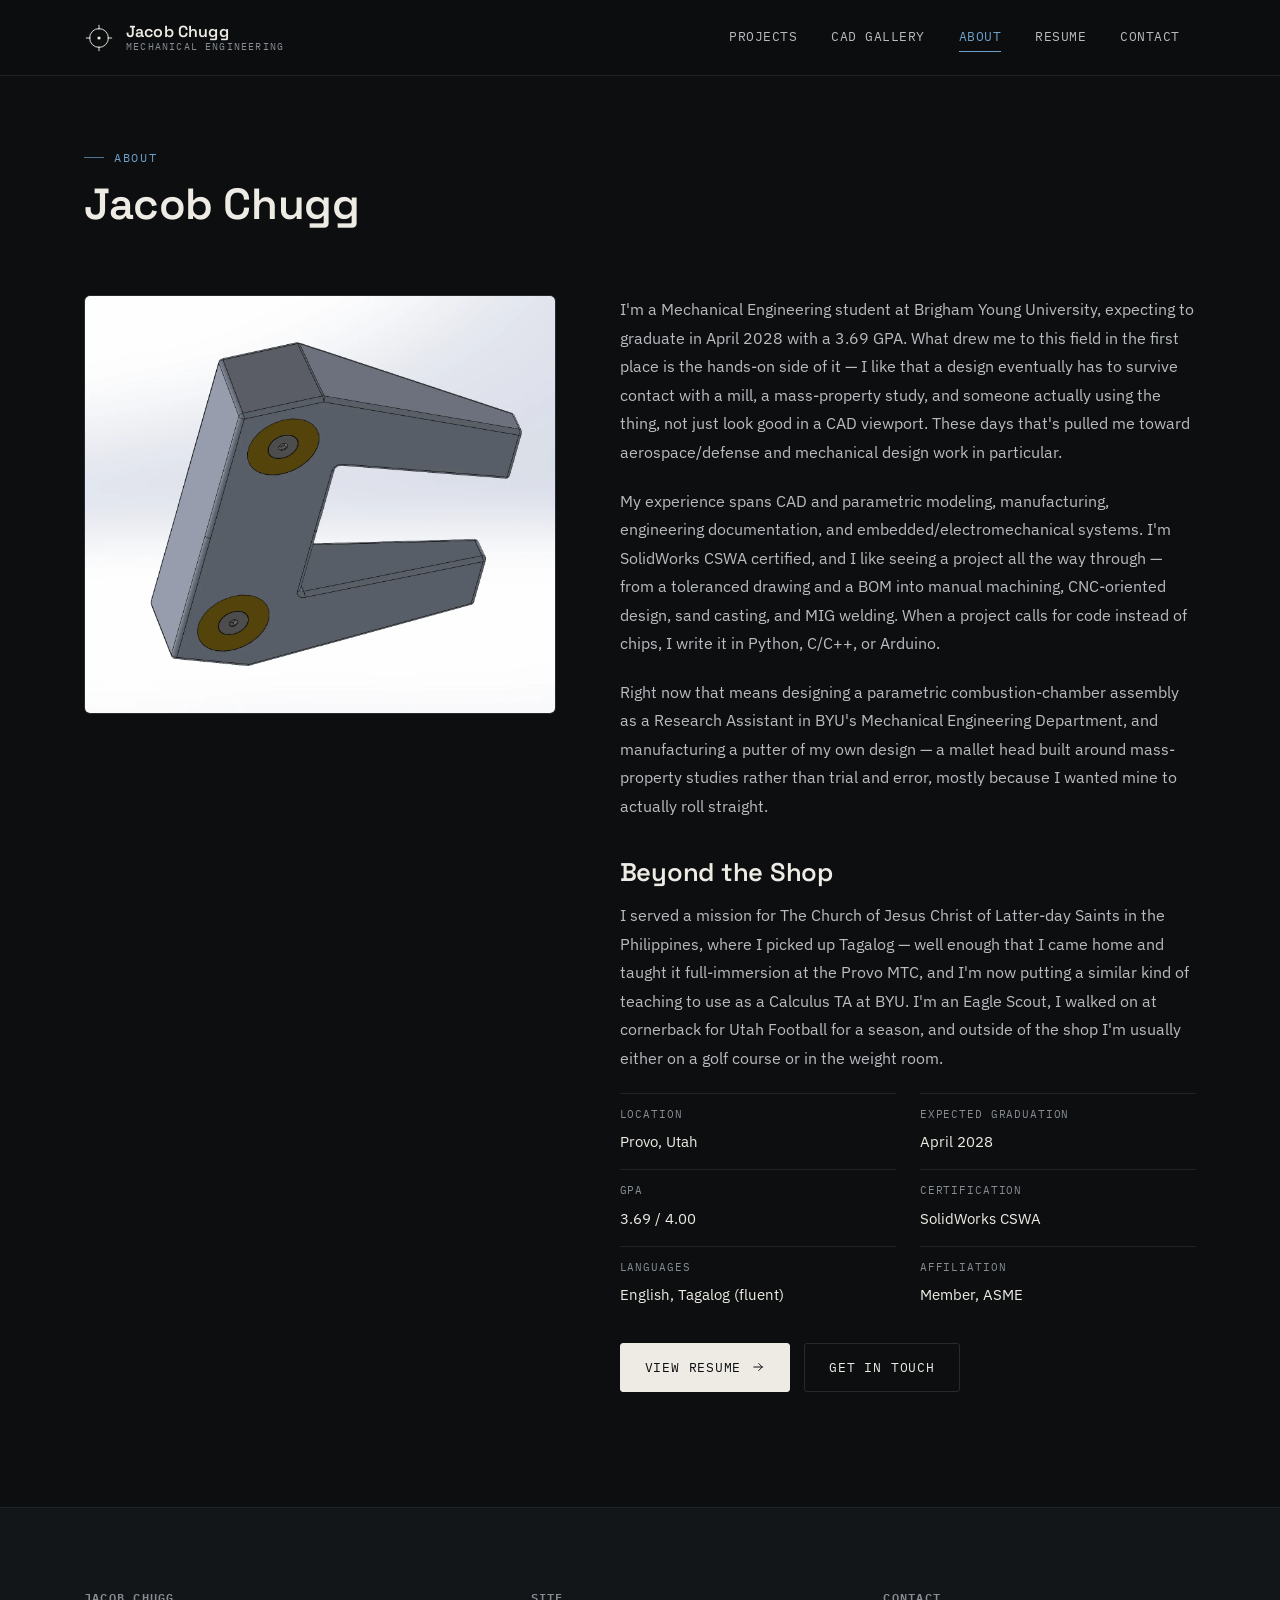
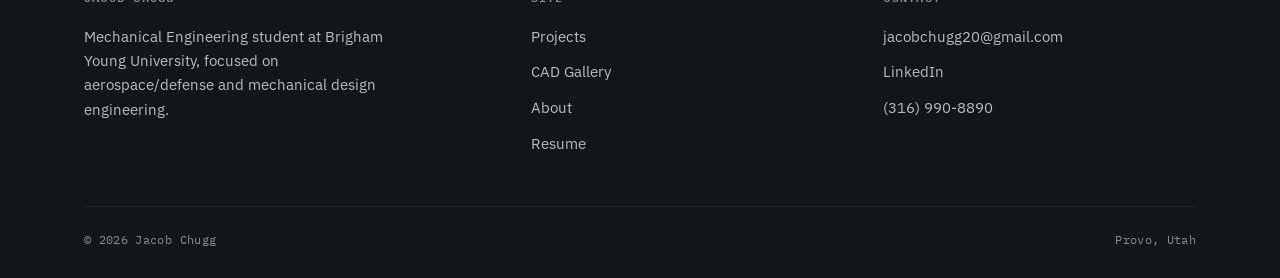
==== about.html @ 5cc233dd "Add files via upload" ====
<!doctype html>
<html lang="en">
<head>
<meta charset="UTF-8">
<meta name="viewport" content="width=device-width, initial-scale=1">
<title>About — Jacob Chugg</title>
<meta name="description" content="Jacob Chugg is a Mechanical Engineering student at Brigham Young University focused on aerospace/defense and mechanical design engineering, with hands-on experience in CAD, manufacturing, and embedded systems.">
<link rel="canonical" href="https://jacobchugg.com/about.html">
<link rel="icon" type="image/svg+xml" href="favicon.svg">

<meta property="og:type" content="website">
<meta property="og:title" content="About — Jacob Chugg">
<meta property="og:description" content="Jacob Chugg is a Mechanical Engineering student at Brigham Young University focused on aerospace/defense and mechanical design engineering, with hands-on experience in CAD, manufacturing, and embedded systems.">
<meta property="og:image" content="https://jacobchugg.com/assets/img/misc/og-cover.jpg">
<meta property="og:url" content="https://jacobchugg.com/about.html">
<meta name="twitter:card" content="summary_large_image">
<meta name="twitter:title" content="About — Jacob Chugg">
<meta name="twitter:description" content="Jacob Chugg is a Mechanical Engineering student at Brigham Young University focused on aerospace/defense and mechanical design engineering, with hands-on experience in CAD, manufacturing, and embedded systems.">
<meta name="twitter:image" content="https://jacobchugg.com/assets/img/misc/og-cover.jpg">

<link rel="preconnect" href="https://fonts.googleapis.com">
<link rel="preconnect" href="https://fonts.gstatic.com" crossorigin>
<link href="https://fonts.googleapis.com/css2?family=Space+Grotesk:wght@500;600;700&family=IBM+Plex+Sans:wght@400;500;600&family=IBM+Plex+Mono:wght@400;500&display=swap" rel="stylesheet">
<link rel="stylesheet" href="css/style.css">
</head>
<body>
<a class="skip-link" href="#main">Skip to content</a>
<header class="site-header">
  <div class="container">
    <a class="brand" href="index.html" aria-label="Jacob Chugg home">
  <svg class="brand-mark" viewBox="0 0 64 64" xmlns="http://www.w3.org/2000/svg" aria-hidden="true">
    <circle cx="32" cy="32" r="20" fill="none" stroke="currentColor" stroke-width="2"/>
    <circle cx="32" cy="32" r="3.4" fill="currentColor"/>
    <line x1="32" y1="4" x2="32" y2="14" stroke="currentColor" stroke-width="2"/>
    <line x1="32" y1="50" x2="32" y2="60" stroke="currentColor" stroke-width="2"/>
    <line x1="4" y1="32" x2="14" y2="32" stroke="currentColor" stroke-width="2"/>
    <line x1="50" y1="32" x2="60" y2="32" stroke="currentColor" stroke-width="2"/>
  </svg>
  <span class="brand-text">
    <span class="brand-name">Jacob Chugg</span>
    <span class="brand-sub">Mechanical Engineering</span>
  </span>
</a>
    <nav class="nav-links" id="nav-links" aria-label="Primary">
      <a href="projects.html" data-nav="projects">Projects</a>
      <a href="gallery.html" data-nav="gallery">CAD Gallery</a>
      <a href="about.html" data-nav="about" class="is-active">About</a>
      <a href="resume.html" data-nav="resume">Resume</a>
      <a href="contact.html" data-nav="contact">Contact</a>
    </nav>
    <button class="nav-toggle" aria-label="Toggle menu" aria-controls="nav-links" aria-expanded="false"><span></span></button>
  </div>
</header>
<main id="main">

<section class="index-hero">
  <div class="container">
    <div class="section-head reveal">
      <span class="eyebrow">About</span>
      <h1 class="h2" style="margin-top:14px;">Jacob Chugg</h1>
    </div>
  </div>
</section>

<section class="section" style="padding-top:8px;">
  <div class="container">
    <div class="about-grid">
      <figure class="about-media reveal">
        <img src="assets/img/putter/putter-rendering-2-lg.webp" alt="Detail render from the MOI-optimized putter project" loading="lazy">
      </figure>
      <div class="about-copy reveal">
        <p>I'm a Mechanical Engineering student at Brigham Young University, expecting to graduate in April 2028 with a 3.69 GPA. What drew me to this field in the first place is the hands-on side of it &mdash; I like that a design eventually has to survive contact with a mill, a mass-property study, and someone actually using the thing, not just look good in a CAD viewport. These days that's pulled me toward aerospace/defense and mechanical design work in particular.</p>
        <p>My experience spans CAD and parametric modeling, manufacturing, engineering documentation, and embedded/electromechanical systems. I'm SolidWorks CSWA certified, and I like seeing a project all the way through &mdash; from a toleranced drawing and a BOM into manual machining, CNC-oriented design, sand casting, and MIG welding. When a project calls for code instead of chips, I write it in Python, C/C++, or Arduino.</p>
        <p>Right now that means designing a parametric combustion-chamber assembly as a Research Assistant in BYU's Mechanical Engineering Department, and manufacturing a putter of my own design &mdash; a mallet head built around mass-property studies rather than trial and error, mostly because I wanted mine to actually roll straight.</p>

        <h3 class="h3">Beyond the Shop</h3>
        <p>I served a mission for The Church of Jesus Christ of Latter-day Saints in the Philippines, where I picked up Tagalog &mdash; well enough that I came home and taught it full-immersion at the Provo MTC, and I'm now putting a similar kind of teaching to use as a Calculus TA at BYU. I'm an Eagle Scout, I walked on at cornerback for Utah Football for a season, and outside of the shop I'm usually either on a golf course or in the weight room.</p>

        <dl class="fact-list">
          <div><dt>Location</dt><dd>Provo, Utah</dd></div>
          <div><dt>Expected Graduation</dt><dd>April 2028</dd></div>
          <div><dt>GPA</dt><dd>3.69 / 4.00</dd></div>
          <div><dt>Certification</dt><dd>SolidWorks CSWA</dd></div>
          <div><dt>Languages</dt><dd>English, Tagalog (fluent)</dd></div>
          <div><dt>Affiliation</dt><dd>Member, ASME</dd></div>
        </dl>

        <div class="btn-row" style="margin-top:36px;">
          <a class="btn btn-primary" href="resume.html">View Resume <svg viewBox="0 0 20 20" fill="none" xmlns="http://www.w3.org/2000/svg"><path d="M4 10H16M16 10L11 5M16 10L11 15" stroke="currentColor" stroke-width="1.4" stroke-linecap="round" stroke-linejoin="round"/></svg></a>
          <a class="btn" href="contact.html">Get in Touch</a>
        </div>
      </div>
    </div>
  </div>
</section>

</main>
<footer class="site-footer">
  <div class="container">
    <div class="footer-grid">
      <div class="footer-col">
        <h4>Jacob Chugg</h4>
        <p style="max-width:34ch;">Mechanical Engineering student at Brigham Young University, focused on aerospace/defense and mechanical design engineering.</p>
      </div>
      <div class="footer-col">
        <h4>Site</h4>
        <ul>
          <li><a href="projects.html">Projects</a></li>
          <li><a href="gallery.html">CAD Gallery</a></li>
          <li><a href="about.html">About</a></li>
          <li><a href="resume.html">Resume</a></li>
        </ul>
      </div>
      <div class="footer-col">
        <h4>Contact</h4>
        <ul>
          <li><a href="mailto:jacobchugg20@gmail.com">jacobchugg20@gmail.com</a></li>
          <li><a href="https://www.linkedin.com/in/jacob-chugg-a53543227" target="_blank" rel="noopener">LinkedIn</a></li>
          <li><a href="tel:+13169908890">(316) 990-8890</a></li>
        </ul>
      </div>
    </div>
    <div class="footer-bottom">
      <span>&copy; <span data-year>2026</span> Jacob Chugg</span>
      <span>Provo, Utah</span>
    </div>
  </div>
</footer>
<div class="lightbox" data-lightbox aria-hidden="true">
  <div class="lightbox-inner">
    <div class="lightbox-frame"><img src="" alt=""></div>
    <div class="lightbox-caption"><span data-lightbox-caption></span><span>ESC or click outside to close</span></div>
  </div>
  <button class="lightbox-close" aria-label="Close"><svg viewBox="0 0 20 20" fill="none" xmlns="http://www.w3.org/2000/svg"><path d="M5 5L15 15M15 5L5 15" stroke="currentColor" stroke-width="1.4" stroke-linecap="round"/></svg></button>
</div>
<script src="js/main.js" defer></script>
</body>
</html>
---- css/style.css ----
/* ==========================================================================
   Jacob Chugg — Mechanical Engineering Portfolio
   Design system: dark charcoal shop floor + light "drawing sheet" panels.
   Typography: Space Grotesk (display) / IBM Plex Sans (body) / IBM Plex Mono (labels)
   ========================================================================== */

:root {
  /* Core surfaces */
  --bg: #0c0e10;
  --bg-alt: #131619;
  --surface: #191d21;
  --surface-2: #1e2226;
  --border: #262b30;
  --border-soft: #20242a;

  /* "Drawing sheet" light panels */
  --paper: #f2efe8;
  --paper-2: #eae6db;
  --paper-border: #d6d0c1;
  --ink: #17191c;
  --ink-soft: #52585e;

  /* Text on dark */
  --text: #edebe4;
  --text-soft: #b9bcbf;
  --text-muted: #868c92;

  /* Accent — "blued steel" instrument blue */
  --accent: #6f9fca;
  --accent-strong: #4c82ae;
  --accent-on-paper: #2c5b7d;

  /* Status */
  --amber: #c98a3e;

  /* Type */
  --font-display: "Space Grotesk", "Arial Narrow", sans-serif;
  --font-body: "IBM Plex Sans", -apple-system, BlinkMacSystemFont, "Segoe UI", sans-serif;
  --font-mono: "IBM Plex Mono", "SFMono-Regular", Consolas, monospace;

  /* Layout */
  --container: 1240px;
  --container-narrow: 860px;
  --gutter: clamp(20px, 5vw, 64px);
  --radius-sm: 3px;
  --radius-md: 6px;

  --nav-h: 76px;
}

/* ---------- Reset ---------- */
*, *::before, *::after { box-sizing: border-box; }
html { scroll-behavior: smooth; }
@media (prefers-reduced-motion: reduce) {
  html { scroll-behavior: auto; }
  *, *::before, *::after {
    animation-duration: 0.01ms !important;
    animation-iteration-count: 1 !important;
    transition-duration: 0.01ms !important;
    scroll-behavior: auto !important;
  }
}
body {
  margin: 0;
  background: var(--bg);
  color: var(--text);
  font-family: var(--font-body);
  font-size: 16px;
  line-height: 1.6;
  -webkit-font-smoothing: antialiased;
  text-rendering: optimizeLegibility;
}
img, video { max-width: 100%; display: block; }
a { color: inherit; text-decoration: none; }
ul { margin: 0; padding: 0; list-style: none; }
h1, h2, h3, h4, p, figure { margin: 0; }
button { font: inherit; color: inherit; background: none; border: none; cursor: pointer; }
input, textarea { font: inherit; }

::selection { background: var(--accent-strong); color: #fff; }

:focus-visible {
  outline: 2px solid var(--accent);
  outline-offset: 3px;
}

/* ---------- Type scale ---------- */
h1, h2, h3, h4 { font-family: var(--font-display); font-weight: 600; letter-spacing: -0.01em; color: var(--text); }
.on-paper h1, .on-paper h2, .on-paper h3, .on-paper h4 { color: var(--ink); }

.h1 { font-size: clamp(2.4rem, 5.4vw, 4.4rem); line-height: 1.03; letter-spacing: -0.02em; }
.h2 { font-size: clamp(1.9rem, 3.4vw, 2.75rem); line-height: 1.08; }
.h3 { font-size: clamp(1.4rem, 2vw, 1.75rem); line-height: 1.2; }
.h4 { font-size: 1.125rem; line-height: 1.3; }

.eyebrow {
  font-family: var(--font-mono);
  font-size: 0.75rem;
  letter-spacing: 0.14em;
  text-transform: uppercase;
  color: var(--accent);
  display: inline-flex;
  align-items: center;
  gap: 10px;
}
.on-paper .eyebrow { color: var(--accent-on-paper); }
.eyebrow::before {
  content: "";
  width: 20px;
  height: 1px;
  background: currentColor;
  opacity: 0.7;
}
.eyebrow.no-rule::before { content: none; }

.lede {
  font-size: clamp(1.05rem, 1.6vw, 1.25rem);
  line-height: 1.6;
  color: var(--text-soft);
  max-width: 62ch;
}
.on-paper .lede { color: var(--ink-soft); }

.mono { font-family: var(--font-mono); }
.text-muted { color: var(--text-muted); }
.on-paper .text-muted { color: var(--ink-soft); }

/* ---------- Layout helpers ---------- */
.container {
  max-width: var(--container);
  margin: 0 auto;
  padding-left: var(--gutter);
  padding-right: var(--gutter);
}
.container-narrow {
  max-width: var(--container-narrow);
  margin: 0 auto;
  padding-left: var(--gutter);
  padding-right: var(--gutter);
}
.section { padding: clamp(56px, 9vw, 128px) 0; }
.section-tight { padding: clamp(40px, 6vw, 72px) 0; }
.section-head { max-width: 720px; margin-bottom: clamp(28px, 4vw, 52px); }
.section-head .h2 { margin-top: 14px; }

.section-alt { background: var(--bg-alt); }
.section-paper { background: var(--paper); color: var(--ink); }

hr.rule {
  border: none;
  border-top: 1px solid var(--border);
  margin: 0;
}

/* Blueprint grid backdrop */
.blueprint-bg {
  position: relative;
  isolation: isolate;
}
.blueprint-bg::before {
  content: "";
  position: absolute;
  inset: 0;
  z-index: -1;
  background-image:
    linear-gradient(rgba(237, 235, 228, 0.035) 1px, transparent 1px),
    linear-gradient(90deg, rgba(237, 235, 228, 0.035) 1px, transparent 1px);
  background-size: 42px 42px;
  mask-image: radial-gradient(ellipse 90% 70% at 50% 0%, black 40%, transparent 90%);
}

/* ---------- Reveal on scroll ---------- */
.reveal {
  opacity: 0;
  transform: translateY(16px);
  transition: opacity 0.7s ease, transform 0.7s ease;
}
.reveal.is-visible { opacity: 1; transform: none; }
@media (prefers-reduced-motion: reduce) {
  .reveal { opacity: 1; transform: none; transition: none; }
}

/* ---------- Buttons ---------- */
.btn {
  display: inline-flex;
  align-items: center;
  gap: 10px;
  padding: 13px 24px;
  font-family: var(--font-mono);
  font-size: 0.82rem;
  letter-spacing: 0.06em;
  text-transform: uppercase;
  border: 1px solid var(--border);
  border-radius: var(--radius-sm);
  color: var(--text);
  transition: border-color 0.2s ease, background-color 0.2s ease, color 0.2s ease, transform 0.15s ease;
  white-space: nowrap;
}
.btn:hover { border-color: var(--accent); color: var(--accent); transform: translateY(-1px); }
.btn-primary {
  background: var(--text);
  color: var(--bg);
  border-color: var(--text);
}
.btn-primary:hover { background: var(--accent); border-color: var(--accent); color: #0c0e10; }
.btn-ghost.on-paper { border-color: var(--paper-border); color: var(--ink); }
.btn-ghost.on-paper:hover { border-color: var(--accent-on-paper); color: var(--accent-on-paper); }
.btn svg { width: 14px; height: 14px; flex-shrink: 0; }
.btn-row { display: flex; flex-wrap: wrap; gap: 14px; }

/* ---------- Header / Nav ---------- */
.site-header {
  position: fixed;
  top: 0; left: 0; right: 0;
  z-index: 100;
  height: var(--nav-h);
  display: flex;
  align-items: center;
  background: rgba(12, 14, 16, 0.97);
  border-bottom: 1px solid var(--border-soft);
}
.site-header .container { display: flex; align-items: center; justify-content: space-between; width: 100%; }

.brand { display: flex; align-items: center; gap: 12px; }
.brand-mark { width: 30px; height: 30px; flex-shrink: 0; }
.brand-text { display: flex; flex-direction: column; line-height: 1.15; }
.brand-name { font-family: var(--font-display); font-size: 1rem; font-weight: 600; letter-spacing: 0.01em; }
.brand-sub { font-family: var(--font-mono); font-size: 0.62rem; letter-spacing: 0.12em; color: var(--text-muted); text-transform: uppercase; }

.nav-links { display: flex; align-items: center; gap: 2px; }
.nav-links a {
  font-family: var(--font-mono);
  font-size: 0.8rem;
  letter-spacing: 0.04em;
  text-transform: uppercase;
  padding: 10px 16px;
  color: var(--text-soft);
  border-radius: var(--radius-sm);
  transition: color 0.2s ease, background-color 0.2s ease;
  position: relative;
}
.nav-links a:hover { color: var(--text); background: var(--surface-2); }
.nav-links a.is-active { color: var(--accent); }
.nav-links a.is-active::after {
  content: "";
  position: absolute;
  left: 16px; right: 16px; bottom: 6px;
  height: 1px;
  background: var(--accent);
}

.nav-toggle {
  display: none;
  width: 40px; height: 40px;
  align-items: center; justify-content: center;
  border: 1px solid var(--border);
  border-radius: var(--radius-sm);
}
.nav-toggle span, .nav-toggle::before, .nav-toggle::after {
  content: ""; display: block; width: 18px; height: 1.5px; background: var(--text);
  position: relative; transition: transform 0.25s ease, opacity 0.25s ease;
}
.nav-toggle::before { transform: translateY(-6px); }
.nav-toggle::after { transform: translateY(5px); }
.nav-toggle.is-open span { opacity: 0; }
.nav-toggle.is-open::before { transform: translateY(0) rotate(45deg); }
.nav-toggle.is-open::after { transform: translateY(-1.5px) rotate(-45deg); }

@media (max-width: 860px) {
  .nav-links {
    position: fixed;
    top: var(--nav-h); left: 0; right: 0; bottom: 0;
    flex-direction: column;
    align-items: stretch;
    gap: 0;
    background: var(--bg);
    padding: 12px var(--gutter) 40px;
    transform: translateY(-8px);
    opacity: 0;
    pointer-events: none;
    transition: opacity 0.2s ease, transform 0.2s ease;
    overflow-y: auto;
  }
  .nav-links.is-open { opacity: 1; transform: none; pointer-events: auto; }
  .nav-links a { font-size: 1rem; padding: 18px 4px; border-bottom: 1px solid var(--border-soft); }
  .nav-links a.is-active::after { display: none; }
  .nav-toggle { display: flex; }
}

/* ---------- Footer ---------- */
.site-footer {
  border-top: 1px solid var(--border-soft);
  background: var(--bg-alt);
  padding: clamp(48px, 7vw, 80px) 0 28px;
}
.footer-grid {
  display: grid;
  grid-template-columns: 1.3fr 1fr 1fr;
  gap: 40px;
  padding-bottom: 40px;
}
.footer-col h4 { font-size: 0.78rem; font-family: var(--font-mono); letter-spacing: 0.1em; text-transform: uppercase; color: var(--text-muted); margin-bottom: 16px; }
.footer-col a, .footer-col p { color: var(--text-soft); font-size: 0.95rem; }
.footer-col li { margin-bottom: 10px; }
.footer-col a:hover { color: var(--accent); }
.footer-bottom {
  display: flex; justify-content: space-between; align-items: center; flex-wrap: wrap; gap: 10px;
  padding-top: 24px; border-top: 1px solid var(--border-soft);
  font-family: var(--font-mono); font-size: 0.72rem; color: var(--text-muted); letter-spacing: 0.03em;
}
@media (max-width: 720px) {
  .footer-grid { grid-template-columns: 1fr; gap: 32px; }
}

/* ==========================================================================
   HOME — Hero
   ========================================================================== */
.hero {
  position: relative;
  padding-top: calc(var(--nav-h) + clamp(56px, 10vw, 120px));
  padding-bottom: clamp(56px, 8vw, 96px);
  overflow: hidden;
}
.hero-grid {
  display: grid;
  grid-template-columns: 1.15fr 0.85fr;
  gap: 40px;
  align-items: center;
}
.hero-copy .eyebrow { margin-bottom: 22px; }
.hero-copy h1 { margin-bottom: 18px; }
.hero-copy .role-line {
  font-family: var(--font-mono);
  font-size: 0.95rem;
  color: var(--text-soft);
  margin-bottom: 26px;
}
.hero-copy .role-line strong { color: var(--text); font-weight: 500; }
.hero-copy p.lede { margin-bottom: 34px; }

.hero-visual {
  position: relative;
  aspect-ratio: 4 / 3.1;
  border: 1px solid var(--border);
  border-radius: var(--radius-md);
  background: linear-gradient(160deg, #14171a, #0c0e10);
  overflow: hidden;
}
.hero-visual img {
  width: 100%; height: 100%; object-fit: cover;
  opacity: 0.92;
  filter: saturate(0.85) contrast(1.02);
}
.hero-visual .corner-tick { position: absolute; width: 16px; height: 16px; opacity: 0.5; }
.hero-visual .ct-tl { top: 12px; left: 12px; border-top: 1px solid var(--text); border-left: 1px solid var(--text); }
.hero-visual .ct-br { bottom: 12px; right: 12px; border-bottom: 1px solid var(--text); border-right: 1px solid var(--text); }
.hero-visual .tag {
  position: absolute; left: 16px; bottom: 16px;
  font-family: var(--font-mono); font-size: 0.68rem; letter-spacing: 0.08em; text-transform: uppercase;
  color: var(--text-soft); background: rgba(12,14,16,0.65); padding: 6px 10px; border-radius: 2px;
  backdrop-filter: blur(4px);
}

.hero-stats {
  display: flex; gap: 32px; flex-wrap: wrap;
  margin-top: 44px; padding-top: 28px; border-top: 1px solid var(--border-soft);
}
.hero-stat .num { font-family: var(--font-display); font-size: 1.6rem; font-weight: 600; }
.hero-stat .label { font-family: var(--font-mono); font-size: 0.68rem; letter-spacing: 0.08em; text-transform: uppercase; color: var(--text-muted); margin-top: 4px; }

@media (max-width: 900px) {
  .hero-grid { grid-template-columns: 1fr; }
  .hero-visual { order: -1; aspect-ratio: 16/10; }
}

/* ==========================================================================
   Project cards (home + index)
   ========================================================================== */
.work-list { display: flex; flex-direction: column; gap: 1px; background: var(--border-soft); }
.work-item {
  background: var(--bg);
  display: grid;
  grid-template-columns: 88px 1fr;
  gap: clamp(20px, 4vw, 48px);
  padding: clamp(28px, 4vw, 48px) 0;
  align-items: center;
}
.work-num {
  font-family: var(--font-mono);
  font-size: 0.85rem;
  color: var(--text-muted);
  display: flex;
  align-items: center;
  gap: 10px;
}
.work-num .ring {
  width: 46px; height: 46px; border-radius: 50%;
  border: 1px solid var(--border);
  display: flex; align-items: center; justify-content: center;
  font-family: var(--font-display); font-size: 0.95rem; color: var(--text-soft);
  transition: border-color 0.25s ease, color 0.25s ease;
}
.work-item:hover .work-num .ring { border-color: var(--accent); color: var(--accent); }

.work-body { display: grid; grid-template-columns: 1.1fr 1.3fr; gap: clamp(24px, 3vw, 48px); align-items: center; }
.work-media {
  aspect-ratio: 16/11;
  border-radius: var(--radius-md);
  overflow: hidden;
  border: 1px solid var(--border);
  background: var(--paper);
}
.work-media img { width: 100%; height: 100%; object-fit: cover; transition: transform 0.5s ease; }
.work-item:hover .work-media img { transform: scale(1.035); }

.work-type { font-family: var(--font-mono); font-size: 0.72rem; letter-spacing: 0.09em; text-transform: uppercase; color: var(--accent); margin-bottom: 10px; }
.work-title { font-family: var(--font-display); font-size: clamp(1.4rem, 2.4vw, 1.9rem); font-weight: 600; margin-bottom: 12px; letter-spacing: -0.01em; }
.work-desc { color: var(--text-soft); font-size: 0.98rem; line-height: 1.55; max-width: 46ch; margin-bottom: 18px; }
.tag-row { display: flex; flex-wrap: wrap; gap: 8px; margin-bottom: 18px; }
.tag {
  font-family: var(--font-mono); font-size: 0.7rem; letter-spacing: 0.03em;
  color: var(--text-muted); border: 1px solid var(--border); border-radius: 20px;
  padding: 5px 11px;
}
.on-paper .tag { border-color: var(--paper-border); color: var(--ink-soft); }
.work-link { font-family: var(--font-mono); font-size: 0.8rem; color: var(--text); display: inline-flex; align-items: center; gap: 8px; }
.work-link svg { width: 13px; height: 13px; transition: transform 0.2s ease; }
.work-item:hover .work-link svg { transform: translateX(3px); }
.work-item:hover .work-link { color: var(--accent); }

@media (max-width: 760px) {
  .work-item { grid-template-columns: 1fr; }
  .work-body { grid-template-columns: 1fr; }
  .work-num { margin-bottom: 4px; }
}

/* Secondary project (Pipsqueak) band */
.secondary-project {
  display: grid;
  grid-template-columns: 1fr 1fr;
  gap: clamp(24px, 4vw, 56px);
  align-items: center;
  border: 1px solid var(--border);
  border-radius: var(--radius-md);
  overflow: hidden;
}
.secondary-media { aspect-ratio: 4/3; overflow: hidden; background: var(--paper); }
.secondary-media img { width: 100%; height: 100%; object-fit: cover; }
.secondary-copy { padding: clamp(24px, 3vw, 20px) clamp(24px, 3vw, 8px) clamp(24px, 3vw, 20px) 0; }
@media (max-width: 760px) {
  .secondary-project { grid-template-columns: 1fr; }
  .secondary-copy { padding: 0 24px 28px; }
}

/* ==========================================================================
   Gallery
   ========================================================================== */
.gallery-grid {
  display: grid;
  grid-template-columns: repeat(2, 1fr);
  gap: 1px;
  background: var(--border-soft);
}
.gallery-card { background: var(--bg); padding: clamp(20px, 3vw, 32px); }
.gallery-media {
  aspect-ratio: 4/3;
  border-radius: var(--radius-md);
  overflow: hidden;
  background: var(--paper);
  border: 1px solid var(--border);
  margin-bottom: 18px;
  position: relative;
}
.gallery-media img {
  width: 100%; height: 100%; object-fit: cover;
  position: absolute; inset: 0;
  transition: opacity 0.5s ease;
}
.gallery-media img.img-b { opacity: 0; }
.gallery-media:hover img.img-b { opacity: 1; }
.gallery-title { font-family: var(--font-display); font-size: 1.15rem; font-weight: 600; margin-bottom: 8px; }
.gallery-desc { color: var(--text-soft); font-size: 0.92rem; line-height: 1.5; margin-bottom: 14px; max-width: 42ch; }

@media (max-width: 700px) {
  .gallery-grid { grid-template-columns: 1fr; }
}

.gallery-preview-strip {
  display: grid;
  grid-template-columns: repeat(4, 1fr);
  gap: 14px;
}
.gallery-preview-strip a {
  display: block; aspect-ratio: 1/1; border-radius: var(--radius-md);
  overflow: hidden; border: 1px solid var(--border); background: var(--paper);
  position: relative;
}
.gallery-preview-strip img { width: 100%; height: 100%; object-fit: cover; transition: transform 0.4s ease; }
.gallery-preview-strip a:hover img { transform: scale(1.06); }
.gallery-preview-strip .label {
  position: absolute; left: 0; right: 0; bottom: 0;
  background: linear-gradient(to top, rgba(12,14,16,0.82), transparent);
  color: #fff; font-family: var(--font-mono); font-size: 0.66rem; letter-spacing: 0.05em;
  text-transform: uppercase; padding: 22px 10px 8px;
}
@media (max-width: 700px) {
  .gallery-preview-strip { grid-template-columns: repeat(2, 1fr); }
}

/* ==========================================================================
   Case study pages
   ========================================================================== */
.cs-hero {
  padding-top: calc(var(--nav-h) + 56px);
  padding-bottom: 48px;
}
.cs-hero .eyebrow { margin-bottom: 20px; }
.cs-hero h1 { margin-bottom: 16px; max-width: 16ch; }
.cs-hero .lede { margin-bottom: 0; }

/* Title-block style meta bar, echoing the drawing sheets' own title blocks */
.title-block {
  display: grid;
  grid-template-columns: repeat(4, 1fr);
  border: 1px solid var(--border);
  border-radius: var(--radius-md);
  overflow: hidden;
  margin-top: 40px;
}
.title-block dl { margin: 0; padding: 16px 20px; border-left: 1px solid var(--border); }
.title-block dl:first-child { border-left: none; }
.title-block dt {
  font-family: var(--font-mono); font-size: 0.64rem; letter-spacing: 0.1em; text-transform: uppercase;
  color: var(--text-muted); margin-bottom: 6px;
}
.title-block dd { margin: 0; font-size: 0.9rem; color: var(--text); line-height: 1.4; }
@media (max-width: 760px) {
  .title-block { grid-template-columns: repeat(2, 1fr); }
  .title-block dl:nth-child(3) { border-left: none; }
  .title-block dl:nth-child(3), .title-block dl:nth-child(4) { border-top: 1px solid var(--border); }
}

.cs-hero-media {
  margin-top: 48px;
  border-radius: var(--radius-md);
  overflow: hidden;
  border: 1px solid var(--border);
  background: var(--paper);
}
.cs-hero-media img { width: 100%; height: auto; display: block; }

/* Story sections: alternating image/text */
.story-section { padding: clamp(48px, 7vw, 96px) 0; }
.story-row {
  display: grid;
  grid-template-columns: 1fr 1fr;
  gap: clamp(28px, 5vw, 72px);
  align-items: center;
}
.story-row.reverse .story-media { order: 2; }
.story-step {
  font-family: var(--font-mono); font-size: 0.72rem; color: var(--accent); letter-spacing: 0.1em;
  margin-bottom: 14px; text-transform: uppercase;
}
.story-row h3 { margin-bottom: 16px; }
.story-row p { color: var(--text-soft); line-height: 1.7; margin-bottom: 14px; }
.story-row p:last-child { margin-bottom: 0; }
.story-media {
  border-radius: var(--radius-md);
  overflow: hidden;
  border: 1px solid var(--border);
  background: var(--paper);
}
.story-media img { width: 100%; height: 100%; object-fit: contain; display: block; }
.story-media.pad { padding: 20px; }
.story-media figcaption {
  font-family: var(--font-mono); font-size: 0.7rem; color: var(--ink-soft);
  padding: 12px 16px; border-top: 1px solid var(--paper-border); background: var(--paper-2);
}
@media (max-width: 820px) {
  .story-row, .story-row.reverse { grid-template-columns: 1fr; }
  .story-row.reverse .story-media { order: 0; }
}

.story-divider { height: 1px; background: var(--border-soft); }

/* Drawing gallery / lightbox trigger grid */
.doc-grid {
  display: grid;
  grid-template-columns: repeat(3, 1fr);
  gap: 18px;
}
.doc-card {
  border: 1px solid var(--border);
  border-radius: var(--radius-md);
  overflow: hidden;
  background: var(--paper);
  text-align: left;
  display: block;
  width: 100%;
}
.doc-card .doc-thumb { aspect-ratio: 4/3; overflow: hidden; background: var(--paper); position: relative; }
.doc-card img { width: 100%; height: 100%; object-fit: contain; transition: transform 0.35s ease; }
.doc-card:hover img { transform: scale(1.04); }
.doc-card .doc-label {
  padding: 12px 16px;
  border-top: 1px solid var(--paper-border);
  font-family: var(--font-mono); font-size: 0.72rem; color: var(--ink); letter-spacing: 0.02em;
  display: flex; align-items: center; justify-content: space-between; gap: 8px;
  background: var(--paper-2);
}
.doc-card .doc-label svg { width: 14px; height: 14px; opacity: 0.55; flex-shrink: 0; }
@media (max-width: 760px) {
  .doc-grid { grid-template-columns: repeat(2, 1fr); }
}
@media (max-width: 480px) {
  .doc-grid { grid-template-columns: 1fr; }
}

/* Lightbox */
.lightbox {
  position: fixed; inset: 0; z-index: 300;
  background: rgba(8, 9, 11, 0.92);
  display: none;
  align-items: center; justify-content: center;
  padding: 40px clamp(16px, 5vw, 64px);
}
.lightbox.is-open { display: flex; }
.lightbox-inner { max-width: 1200px; width: 100%; max-height: 88vh; }
.lightbox-frame {
  background: var(--paper);
  border-radius: var(--radius-md);
  overflow: hidden;
  max-height: 80vh;
  display: flex; align-items: center; justify-content: center;
}
.lightbox-frame img { max-height: 80vh; width: auto; max-width: 100%; object-fit: contain; }
.lightbox-caption {
  margin-top: 14px; display: flex; justify-content: space-between; align-items: center; gap: 12px;
  font-family: var(--font-mono); font-size: 0.78rem; color: var(--text-soft);
}
.lightbox-close {
  position: fixed; top: 24px; right: clamp(16px, 4vw, 40px);
  width: 42px; height: 42px; border: 1px solid var(--border); border-radius: 50%;
  display: flex; align-items: center; justify-content: center; color: var(--text);
}
.lightbox-close:hover { border-color: var(--accent); color: var(--accent); }
.lightbox-close svg { width: 16px; height: 16px; }

/* Placeholder / future-media card */
.placeholder-card {
  border: 1px dashed var(--border);
  border-radius: var(--radius-md);
  padding: clamp(32px, 5vw, 56px);
  text-align: center;
  color: var(--text-muted);
}
.placeholder-card .ph-icon { width: 34px; height: 34px; margin: 0 auto 18px; opacity: 0.6; }
.placeholder-card h4 { color: var(--text-soft); margin-bottom: 10px; }
.placeholder-card p { font-size: 0.92rem; max-width: 46ch; margin: 0 auto; line-height: 1.6; }
.status-pill {
  display: inline-flex; align-items: center; gap: 8px;
  font-family: var(--font-mono); font-size: 0.7rem; letter-spacing: 0.06em; text-transform: uppercase;
  color: var(--amber); border: 1px solid rgba(201,138,62,0.4); background: rgba(201,138,62,0.08);
  padding: 6px 12px; border-radius: 20px;
}
.status-pill .dot { width: 6px; height: 6px; border-radius: 50%; background: var(--amber); }

/* Media grid for photo sets (Pipsqueak / Robot) */
.photo-grid { display: grid; grid-template-columns: repeat(3, 1fr); gap: 14px; }
.photo-grid img, .photo-grid .ph-item {
  border-radius: var(--radius-md); overflow: hidden; border: 1px solid var(--border);
  aspect-ratio: 4/3; object-fit: cover; width: 100%; height: 100%;
}
@media (max-width: 700px) { .photo-grid { grid-template-columns: repeat(2, 1fr); } }

/* Video */
.video-row { display: grid; grid-template-columns: 1fr 1fr; gap: 24px; }
.video-card {
  border: 1px solid var(--border); border-radius: var(--radius-md); overflow: hidden; background: var(--surface);
}
.video-card .video-wrap { position: relative; aspect-ratio: 9/16; background: #000; max-height: 560px; margin: 0 auto; }
.video-card video { width: 100%; height: 100%; object-fit: contain; background: #000; }
.video-caption { padding: 14px 18px; font-family: var(--font-mono); font-size: 0.76rem; color: var(--text-muted); }
.play-btn {
  position: absolute; inset: 0; margin: auto; width: 62px; height: 62px; border-radius: 50%;
  background: rgba(237,235,228,0.92); display: flex; align-items: center; justify-content: center;
  transition: transform 0.2s ease, background-color 0.2s ease;
}
.play-btn:hover { transform: scale(1.06); background: #fff; }
.play-btn svg { width: 20px; height: 20px; margin-left: 3px; color: var(--bg); }
.video-wrap.is-playing .play-btn { display: none; }
@media (max-width: 760px) { .video-row { grid-template-columns: 1fr; } }

/* System diagram (robot) */
.diagram-wrap {
  border: 1px solid var(--border); border-radius: var(--radius-md);
  background: var(--paper); padding: clamp(20px, 4vw, 44px);
  overflow-x: auto;
}
.diagram-wrap svg { display: block; margin: 0 auto; min-width: 560px; width: 100%; height: auto; max-width: 760px; }
.diagram-node rect { fill: #fff; stroke: var(--paper-border); stroke-width: 1.4; }
.diagram-node.controller rect { fill: var(--ink); stroke: var(--ink); }
.diagram-node text { font-family: var(--font-mono); font-size: 12.5px; fill: var(--ink); }
.diagram-node.controller text { fill: var(--paper); }
.diagram-line { stroke: #a7a196; stroke-width: 1.4; fill: none; }
.diagram-label { font-family: var(--font-mono); font-size: 10px; fill: var(--ink-soft); }

/* Next project nav */
.next-project {
  border-top: 1px solid var(--border-soft);
  padding: clamp(40px, 6vw, 64px) 0;
}
.next-project a { display: flex; align-items: center; justify-content: space-between; gap: 20px; }
.next-project .np-label { font-family: var(--font-mono); font-size: 0.7rem; color: var(--text-muted); letter-spacing: 0.08em; text-transform: uppercase; margin-bottom: 8px; }
.next-project .np-title { font-family: var(--font-display); font-size: clamp(1.3rem, 2.6vw, 2rem); font-weight: 600; }
.next-project svg { width: 22px; height: 22px; flex-shrink: 0; transition: transform 0.2s ease; }
.next-project a:hover svg { transform: translateX(6px); }
.next-project a:hover .np-title { color: var(--accent); }

/* ==========================================================================
   About page
   ========================================================================== */
.about-grid { display: grid; grid-template-columns: 0.9fr 1.1fr; gap: clamp(32px, 5vw, 72px); align-items: start; }
.about-media { border: 1px solid var(--border); border-radius: var(--radius-md); overflow: hidden; background: var(--paper); position: sticky; top: calc(var(--nav-h) + 24px); }
.about-media img { width: 100%; height: auto; }
.about-copy p { color: var(--text-soft); line-height: 1.75; margin-bottom: 20px; font-size: 1.02rem; }
.about-copy h3 { margin: 36px 0 14px; }
.fact-list { display: grid; grid-template-columns: 1fr 1fr; gap: 16px 24px; margin-top: 12px; }
.fact-list div { border-top: 1px solid var(--border-soft); padding-top: 12px; }
.fact-list dt { font-family: var(--font-mono); font-size: 0.68rem; letter-spacing: 0.08em; text-transform: uppercase; color: var(--text-muted); margin-bottom: 6px; }
.fact-list dd { margin: 0; font-size: 0.95rem; }
@media (max-width: 860px) {
  .about-grid { grid-template-columns: 1fr; }
  .about-media { position: static; max-width: 360px; }
}

/* ==========================================================================
   Resume page
   ========================================================================== */
.resume-layout { display: grid; grid-template-columns: 0.85fr 1.15fr; gap: clamp(32px, 5vw, 64px); align-items: start; }
.resume-preview {
  border: 1px solid var(--border); border-radius: var(--radius-md); overflow: hidden; background: var(--paper);
}
.resume-preview img { width: 100%; height: auto; display: block; }
.resume-copy h2 { margin-bottom: 18px; }
.resume-copy p { color: var(--text-soft); line-height: 1.7; margin-bottom: 24px; }
.resume-highlights { display: flex; flex-direction: column; gap: 0; margin: 28px 0 32px; border-top: 1px solid var(--border-soft); }
.resume-highlights .rh-item { display: grid; grid-template-columns: 90px 1fr; gap: 18px; padding: 16px 0; border-bottom: 1px solid var(--border-soft); }
.resume-highlights .rh-label { font-family: var(--font-mono); font-size: 0.7rem; color: var(--text-muted); letter-spacing: 0.06em; text-transform: uppercase; padding-top: 2px; }
.resume-highlights .rh-value { font-size: 0.95rem; color: var(--text); line-height: 1.5; }
@media (max-width: 800px) { .resume-layout { grid-template-columns: 1fr; } .resume-preview { max-width: 420px; margin: 0 auto; } }

/* ==========================================================================
   Contact page
   ========================================================================== */
.contact-hero { padding-top: calc(var(--nav-h) + 80px); }
.contact-grid { display: grid; grid-template-columns: repeat(2, 1fr); gap: 20px; margin-top: 48px; }
.contact-card {
  border: 1px solid var(--border); border-radius: var(--radius-md); padding: 32px;
  display: flex; flex-direction: column; gap: 16px; transition: border-color 0.2s ease, transform 0.2s ease;
}
.contact-card:hover { border-color: var(--accent); transform: translateY(-2px); }
.contact-card .cc-icon { width: 30px; height: 30px; color: var(--accent); }
.contact-card h3 { font-size: 1.1rem; }
.contact-card p { color: var(--text-muted); font-size: 0.9rem; margin: 0; }
.contact-card .cc-value { font-family: var(--font-mono); font-size: 0.95rem; color: var(--text); word-break: break-word; }
@media (max-width: 700px) { .contact-grid { grid-template-columns: 1fr; } }

/* ==========================================================================
   Projects index (case-study listing)
   ========================================================================== */
.index-hero { padding-top: calc(var(--nav-h) + 64px); padding-bottom: 8px; }

/* Utility */
.mt-0 { margin-top: 0; }
.center { text-align: center; }
.visually-hidden {
  position: absolute; width: 1px; height: 1px; padding: 0; margin: -1px;
  overflow: hidden; clip: rect(0,0,0,0); white-space: nowrap; border: 0;
}
.skip-link {
  position: absolute; left: 12px; top: -60px; z-index: 400;
  background: var(--text); color: var(--bg); padding: 10px 16px; border-radius: 4px;
  font-family: var(--font-mono); font-size: 0.8rem; transition: top 0.2s ease;
}
.skip-link:focus { top: 12px; }
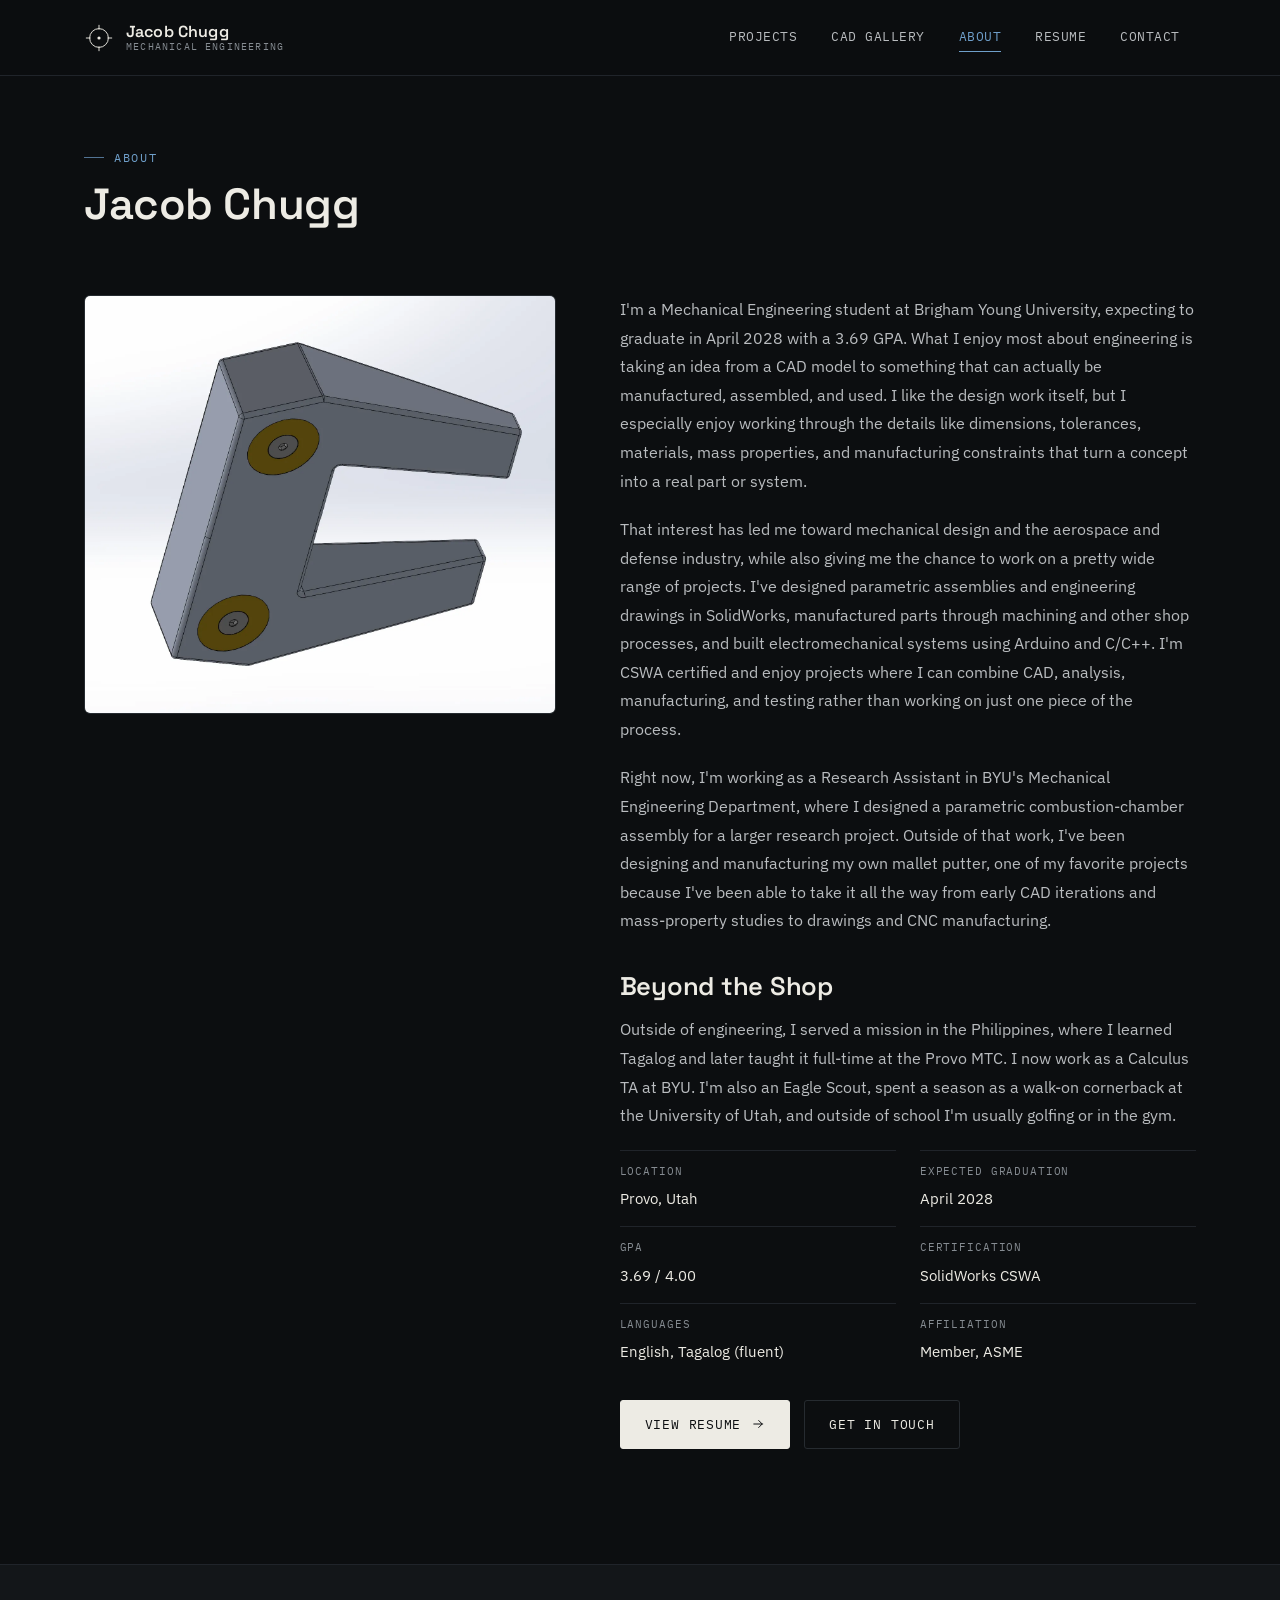
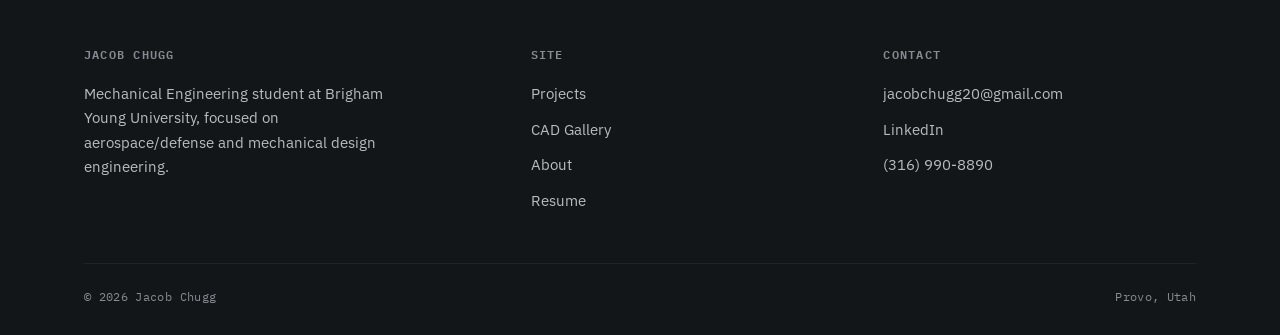
==== commit 16ddb81f: "Update about.html" ====
--- a/about.html
+++ b/about.html
@@ -69,12 +69,11 @@
         <img src="assets/img/putter/putter-rendering-2-lg.webp" alt="Detail render from the MOI-optimized putter project" loading="lazy">
       </figure>
       <div class="about-copy reveal">
-        <p>I'm a Mechanical Engineering student at Brigham Young University, expecting to graduate in April 2028 with a 3.69 GPA. What drew me to this field in the first place is the hands-on side of it &mdash; I like that a design eventually has to survive contact with a mill, a mass-property study, and someone actually using the thing, not just look good in a CAD viewport. These days that's pulled me toward aerospace/defense and mechanical design work in particular.</p>
-        <p>My experience spans CAD and parametric modeling, manufacturing, engineering documentation, and embedded/electromechanical systems. I'm SolidWorks CSWA certified, and I like seeing a project all the way through &mdash; from a toleranced drawing and a BOM into manual machining, CNC-oriented design, sand casting, and MIG welding. When a project calls for code instead of chips, I write it in Python, C/C++, or Arduino.</p>
-        <p>Right now that means designing a parametric combustion-chamber assembly as a Research Assistant in BYU's Mechanical Engineering Department, and manufacturing a putter of my own design &mdash; a mallet head built around mass-property studies rather than trial and error, mostly because I wanted mine to actually roll straight.</p>
-
+        <p>I'm a Mechanical Engineering student at Brigham Young University, expecting to graduate in April 2028 with a 3.69 GPA. What I enjoy most about engineering is taking an idea from a CAD model to something that can actually be manufactured, assembled, and used. I like the design work itself, but I especially enjoy working through the details like dimensions, tolerances, materials, mass properties, and manufacturing constraints that turn a concept into a real part or system.</p>
+        <p>That interest has led me toward mechanical design and the aerospace and defense industry, while also giving me the chance to work on a pretty wide range of projects. I've designed parametric assemblies and engineering drawings in SolidWorks, manufactured parts through machining and other shop processes, and built electromechanical systems using Arduino and C/C++. I'm CSWA certified and enjoy projects where I can combine CAD, analysis, manufacturing, and testing rather than working on just one piece of the process.</p>
+        <p>Right now, I'm working as a Research Assistant in BYU's Mechanical Engineering Department, where I designed a parametric combustion-chamber assembly for a larger research project. Outside of that work, I've been designing and manufacturing my own mallet putter, one of my favorite projects because I've been able to take it all the way from early CAD iterations and mass-property studies to drawings and CNC manufacturing.</p>
         <h3 class="h3">Beyond the Shop</h3>
-        <p>I served a mission for The Church of Jesus Christ of Latter-day Saints in the Philippines, where I picked up Tagalog &mdash; well enough that I came home and taught it full-immersion at the Provo MTC, and I'm now putting a similar kind of teaching to use as a Calculus TA at BYU. I'm an Eagle Scout, I walked on at cornerback for Utah Football for a season, and outside of the shop I'm usually either on a golf course or in the weight room.</p>
+        <p>Outside of engineering, I served a mission in the Philippines, where I learned Tagalog and later taught it full-time at the Provo MTC. I now work as a Calculus TA at BYU. I'm also an Eagle Scout, spent a season as a walk-on cornerback at the University of Utah, and outside of school I'm usually golfing or in the gym.</p>
 
         <dl class="fact-list">
           <div><dt>Location</dt><dd>Provo, Utah</dd></div>
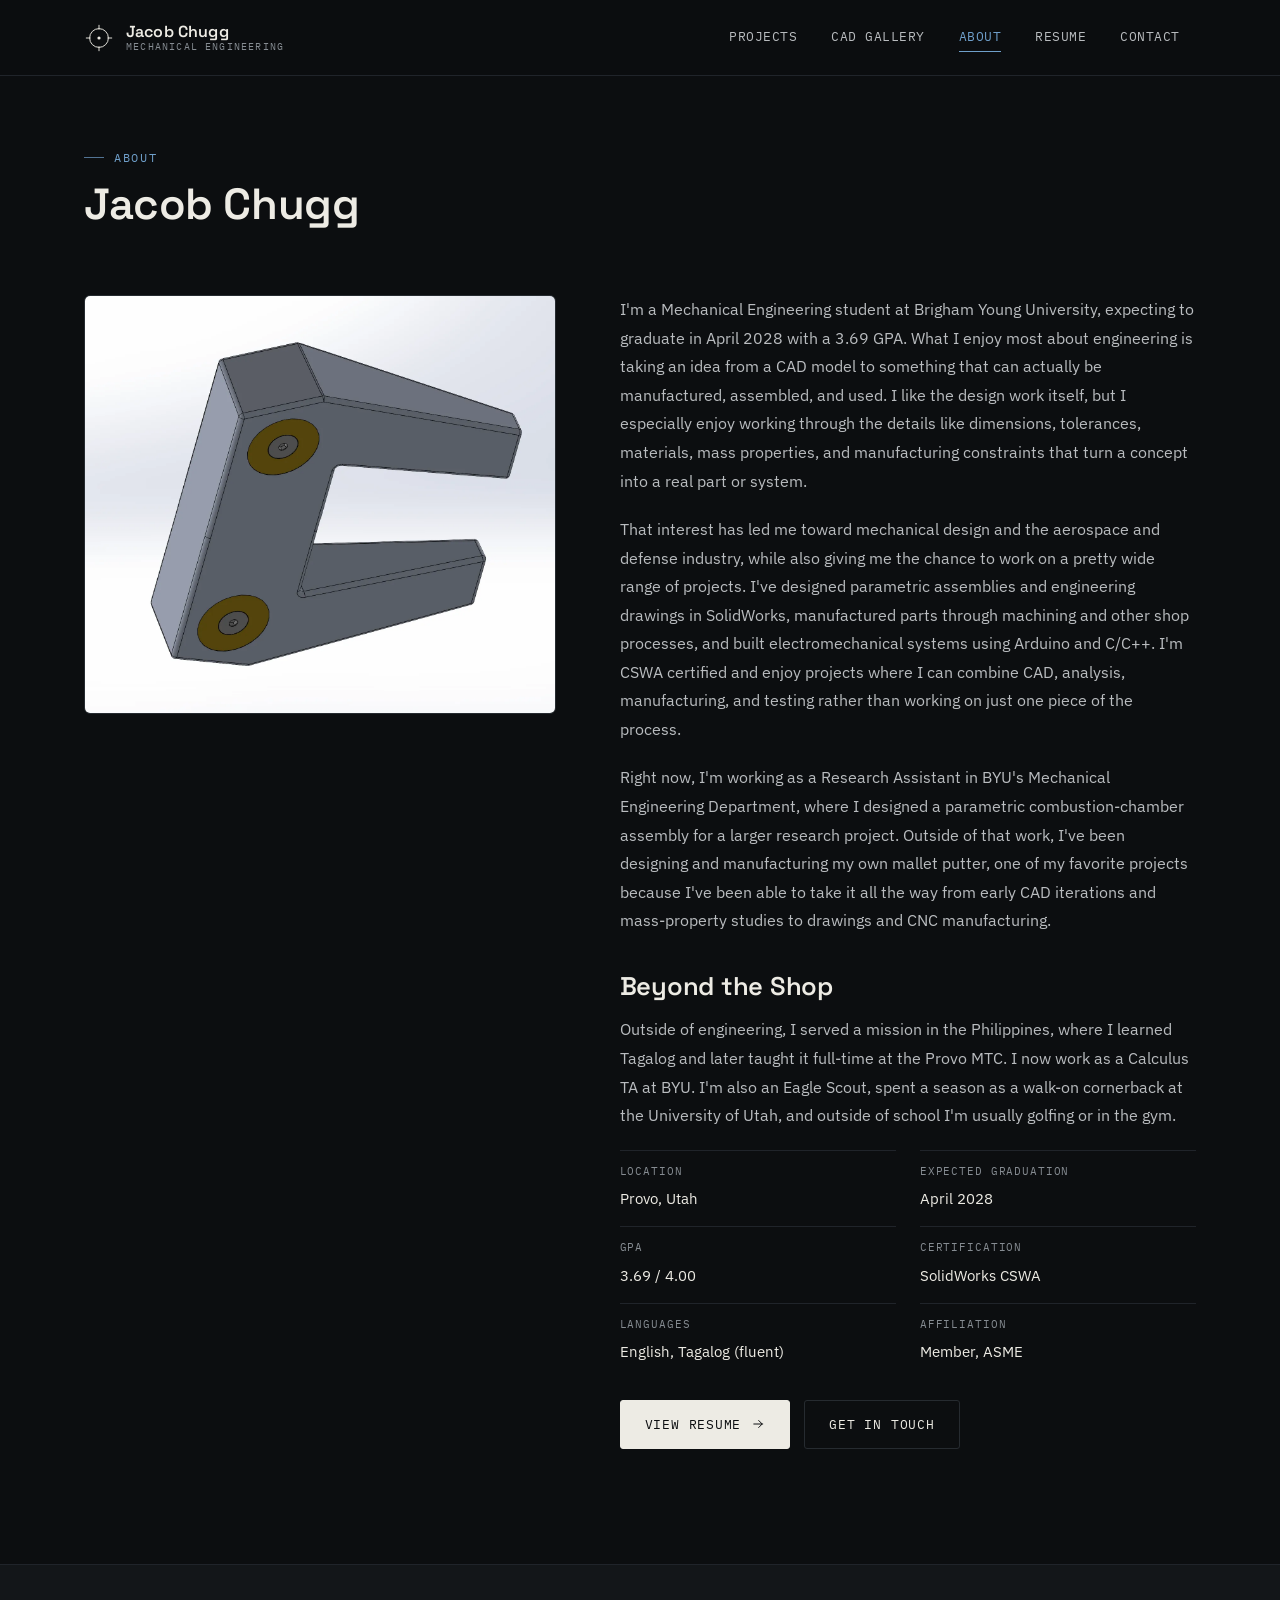
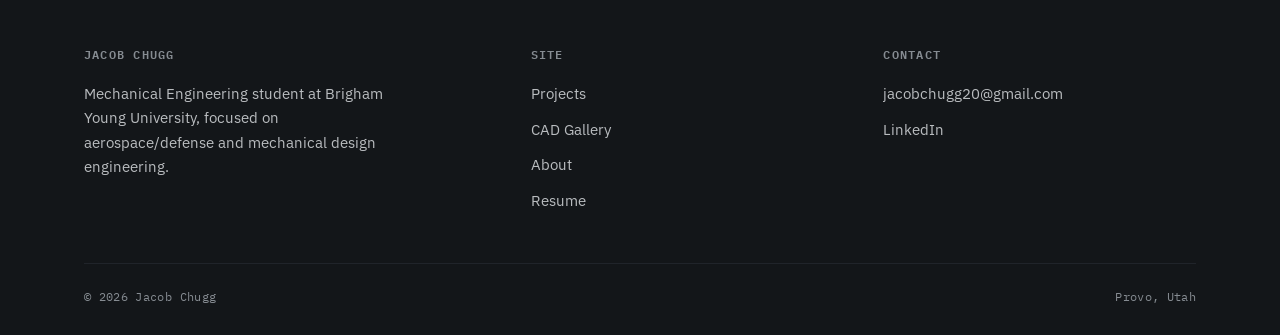
==== commit 702d7dc4: "Update about.html" ====
--- a/about.html
+++ b/about.html
@@ -115,7 +115,6 @@
         <ul>
           <li><a href="mailto:jacobchugg20@gmail.com">jacobchugg20@gmail.com</a></li>
           <li><a href="https://www.linkedin.com/in/jacob-chugg-a53543227" target="_blank" rel="noopener">LinkedIn</a></li>
-          <li><a href="tel:+13169908890">(316) 990-8890</a></li>
         </ul>
       </div>
     </div>
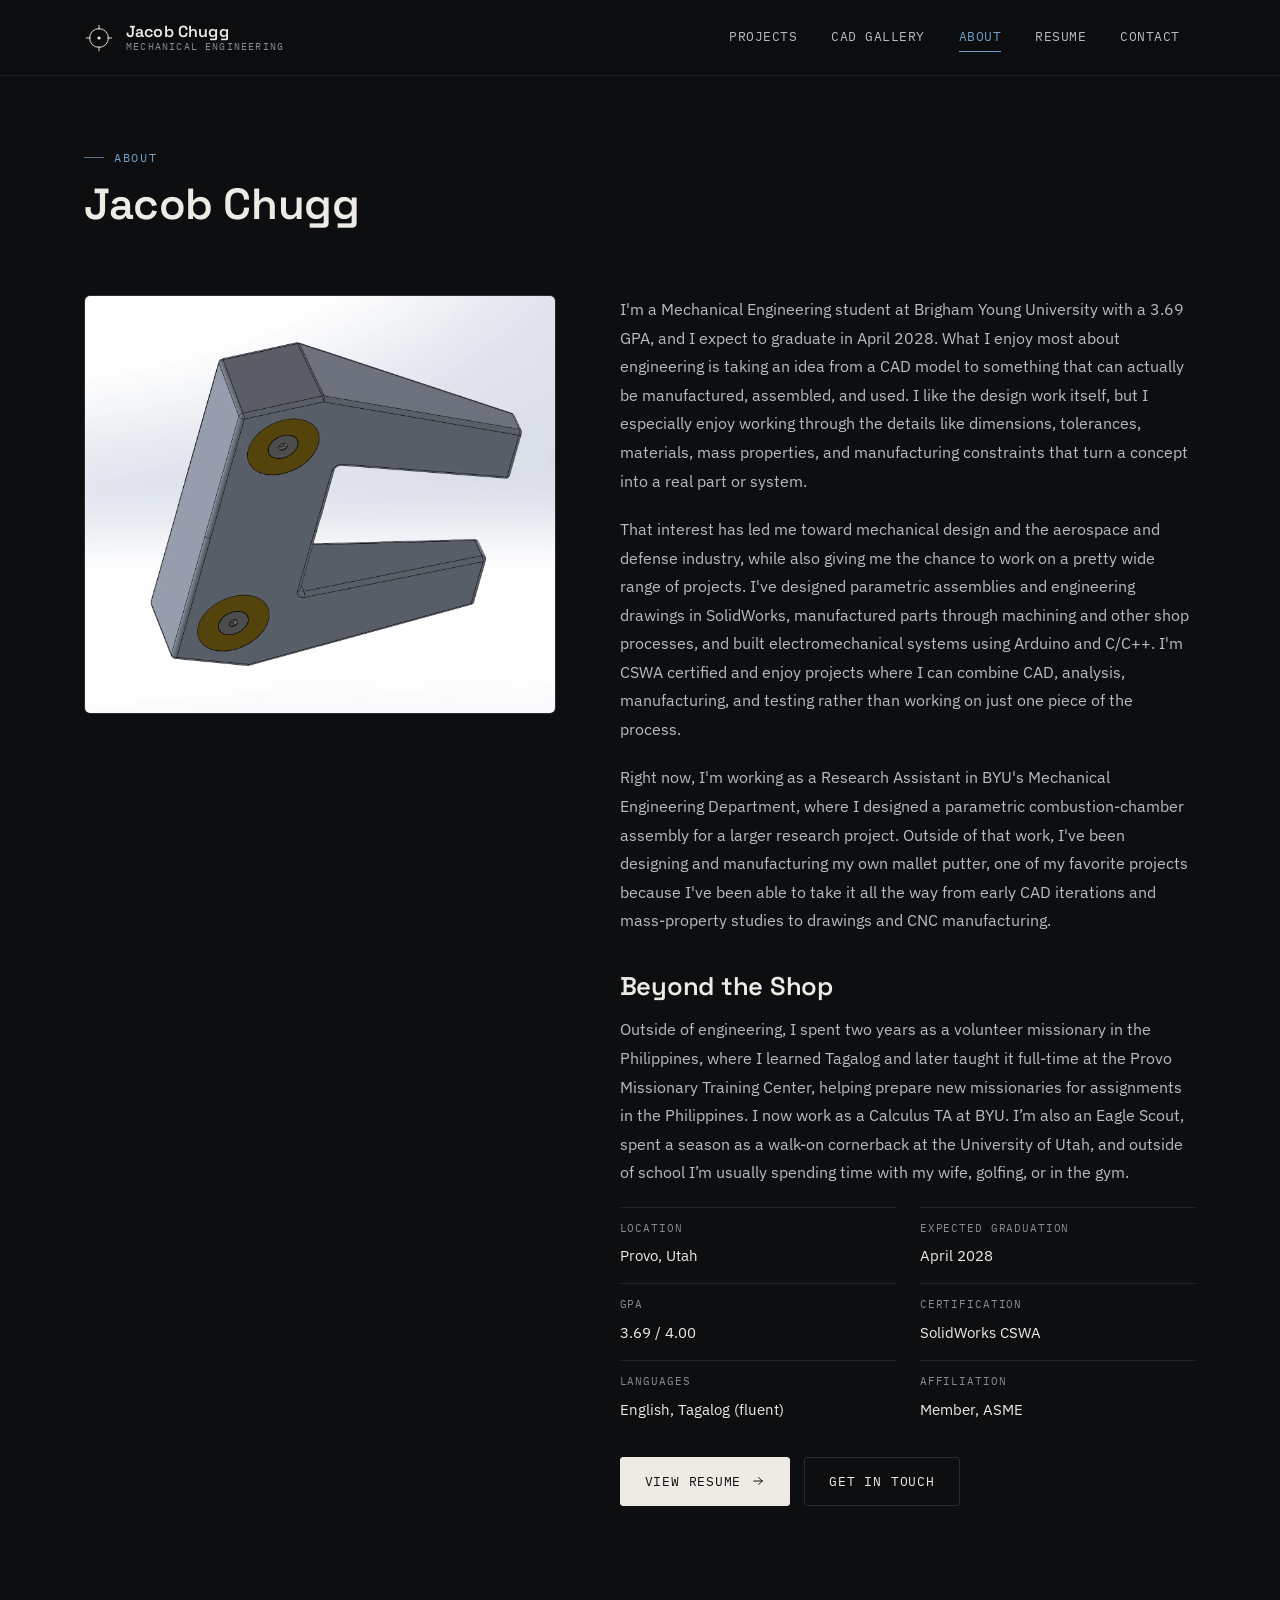
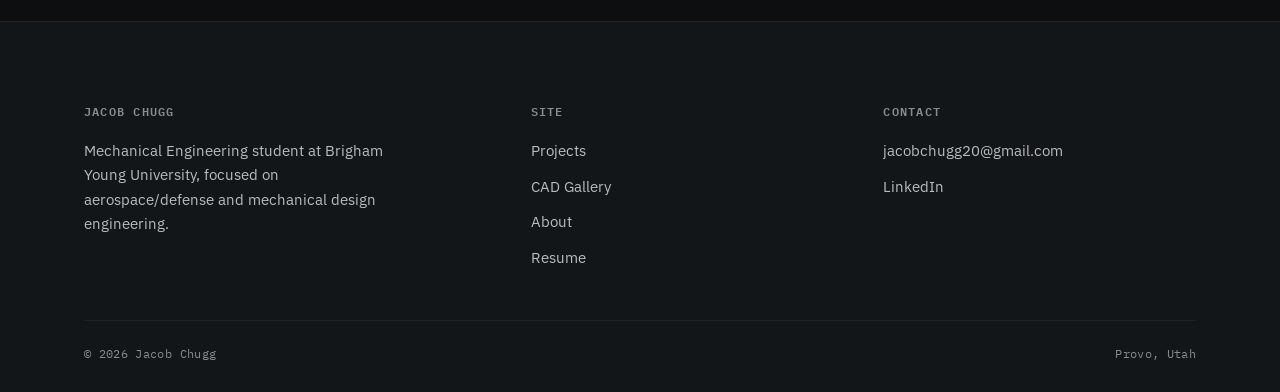
==== commit 42a30059: "Update about.html" ====
--- a/about.html
+++ b/about.html
@@ -69,11 +69,11 @@
         <img src="assets/img/putter/putter-rendering-2-lg.webp" alt="Detail render from the MOI-optimized putter project" loading="lazy">
       </figure>
       <div class="about-copy reveal">
-        <p>I'm a Mechanical Engineering student at Brigham Young University, expecting to graduate in April 2028 with a 3.69 GPA. What I enjoy most about engineering is taking an idea from a CAD model to something that can actually be manufactured, assembled, and used. I like the design work itself, but I especially enjoy working through the details like dimensions, tolerances, materials, mass properties, and manufacturing constraints that turn a concept into a real part or system.</p>
+        <p>I'm a Mechanical Engineering student at Brigham Young University with a 3.69 GPA, and I expect to graduate in April 2028. What I enjoy most about engineering is taking an idea from a CAD model to something that can actually be manufactured, assembled, and used. I like the design work itself, but I especially enjoy working through the details like dimensions, tolerances, materials, mass properties, and manufacturing constraints that turn a concept into a real part or system.</p>
         <p>That interest has led me toward mechanical design and the aerospace and defense industry, while also giving me the chance to work on a pretty wide range of projects. I've designed parametric assemblies and engineering drawings in SolidWorks, manufactured parts through machining and other shop processes, and built electromechanical systems using Arduino and C/C++. I'm CSWA certified and enjoy projects where I can combine CAD, analysis, manufacturing, and testing rather than working on just one piece of the process.</p>
         <p>Right now, I'm working as a Research Assistant in BYU's Mechanical Engineering Department, where I designed a parametric combustion-chamber assembly for a larger research project. Outside of that work, I've been designing and manufacturing my own mallet putter, one of my favorite projects because I've been able to take it all the way from early CAD iterations and mass-property studies to drawings and CNC manufacturing.</p>
         <h3 class="h3">Beyond the Shop</h3>
-        <p>Outside of engineering, I served a mission in the Philippines, where I learned Tagalog and later taught it full-time at the Provo MTC. I now work as a Calculus TA at BYU. I'm also an Eagle Scout, spent a season as a walk-on cornerback at the University of Utah, and outside of school I'm usually golfing or in the gym.</p>
+        <p>Outside of engineering, I spent two years as a volunteer missionary in the Philippines, where I learned Tagalog and later taught it full-time at the Provo Missionary Training Center, helping prepare new missionaries for assignments in the Philippines. I now work as a Calculus TA at BYU. I’m also an Eagle Scout, spent a season as a walk-on cornerback at the University of Utah, and outside of school I’m usually spending time with my wife, golfing, or in the gym.</p>
 
         <dl class="fact-list">
           <div><dt>Location</dt><dd>Provo, Utah</dd></div>
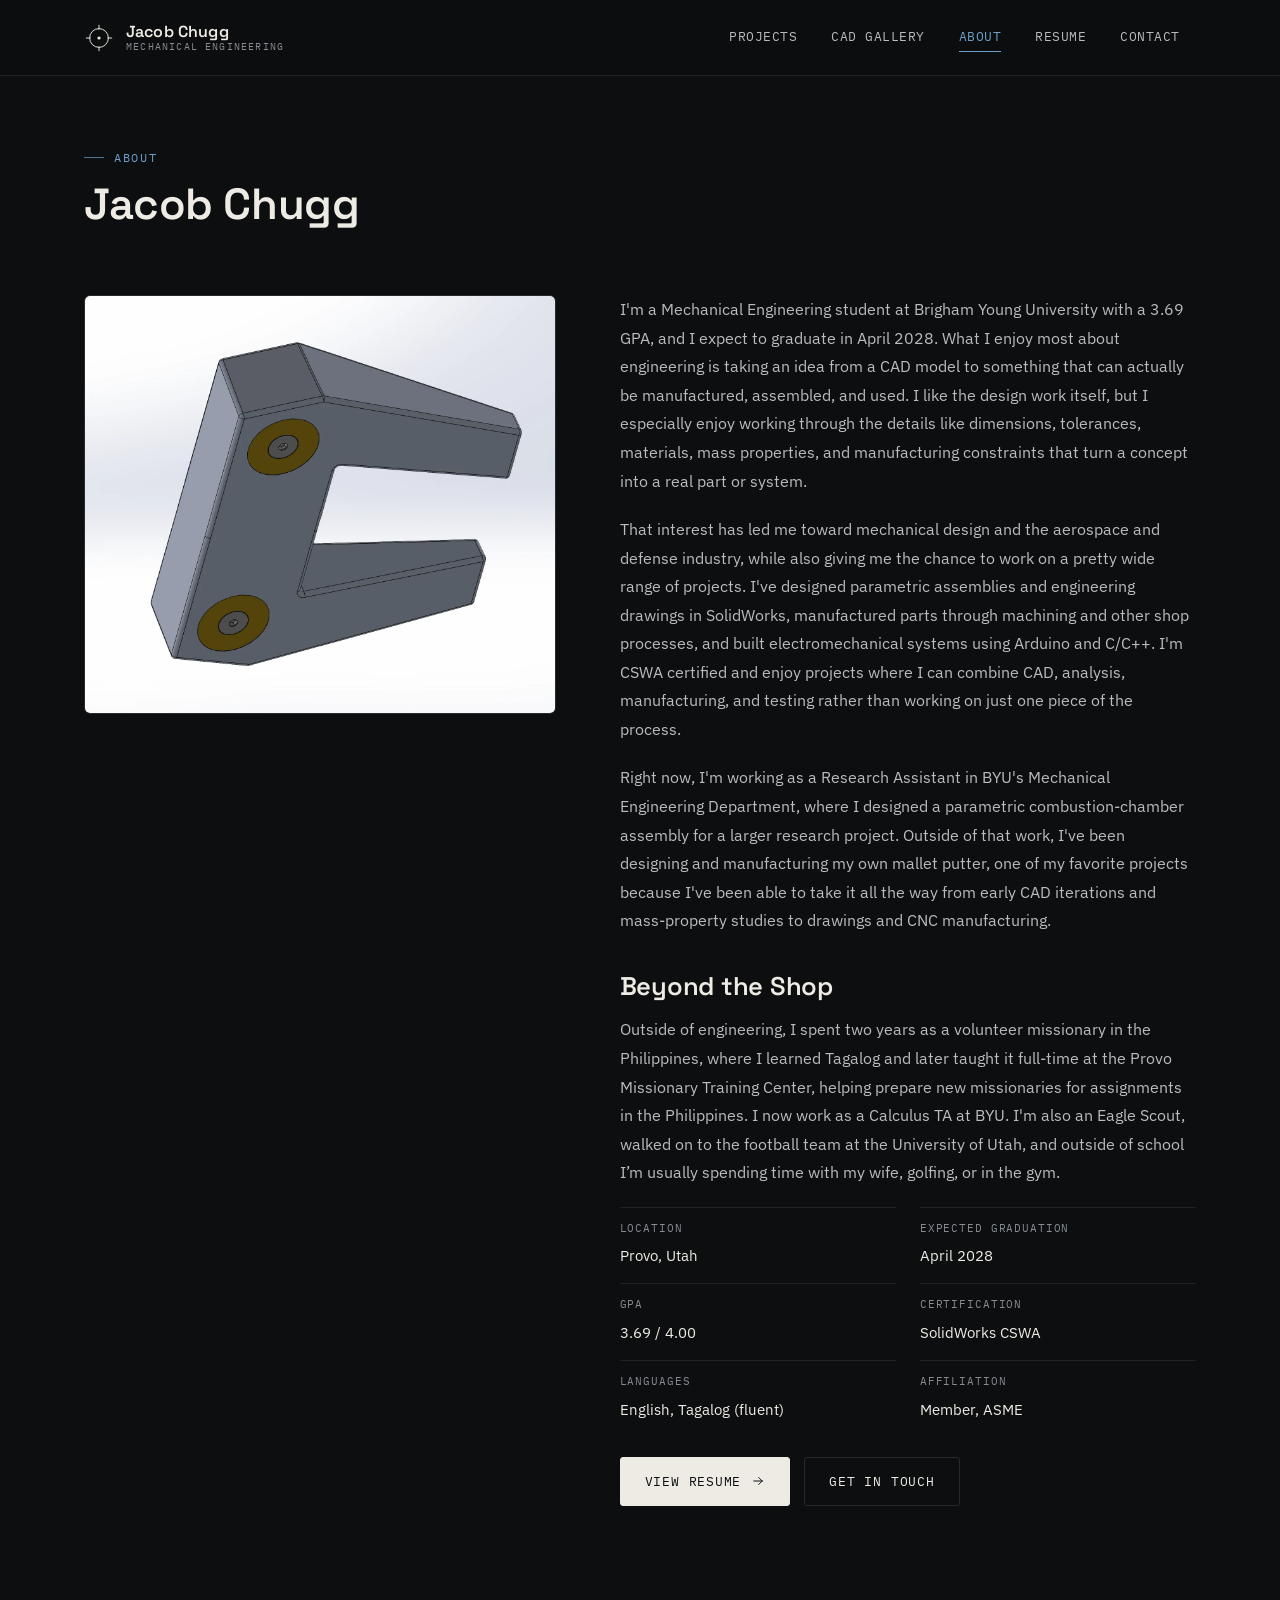
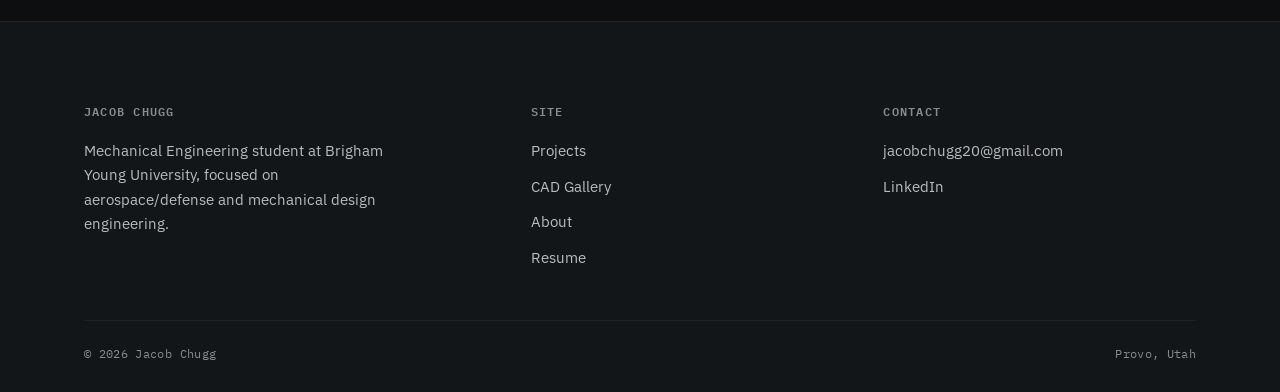
==== commit 7093b5c8: "Update about.html" ====
--- a/about.html
+++ b/about.html
@@ -73,7 +73,7 @@
         <p>That interest has led me toward mechanical design and the aerospace and defense industry, while also giving me the chance to work on a pretty wide range of projects. I've designed parametric assemblies and engineering drawings in SolidWorks, manufactured parts through machining and other shop processes, and built electromechanical systems using Arduino and C/C++. I'm CSWA certified and enjoy projects where I can combine CAD, analysis, manufacturing, and testing rather than working on just one piece of the process.</p>
         <p>Right now, I'm working as a Research Assistant in BYU's Mechanical Engineering Department, where I designed a parametric combustion-chamber assembly for a larger research project. Outside of that work, I've been designing and manufacturing my own mallet putter, one of my favorite projects because I've been able to take it all the way from early CAD iterations and mass-property studies to drawings and CNC manufacturing.</p>
         <h3 class="h3">Beyond the Shop</h3>
-        <p>Outside of engineering, I spent two years as a volunteer missionary in the Philippines, where I learned Tagalog and later taught it full-time at the Provo Missionary Training Center, helping prepare new missionaries for assignments in the Philippines. I now work as a Calculus TA at BYU. I’m also an Eagle Scout, spent a season as a walk-on cornerback at the University of Utah, and outside of school I’m usually spending time with my wife, golfing, or in the gym.</p>
+        <p>Outside of engineering, I spent two years as a volunteer missionary in the Philippines, where I learned Tagalog and later taught it full-time at the Provo Missionary Training Center, helping prepare new missionaries for assignments in the Philippines. I now work as a Calculus TA at BYU. I'm also an Eagle Scout, walked on to the football team at the University of Utah, and outside of school I’m usually spending time with my wife, golfing, or in the gym.</p>
 
         <dl class="fact-list">
           <div><dt>Location</dt><dd>Provo, Utah</dd></div>
